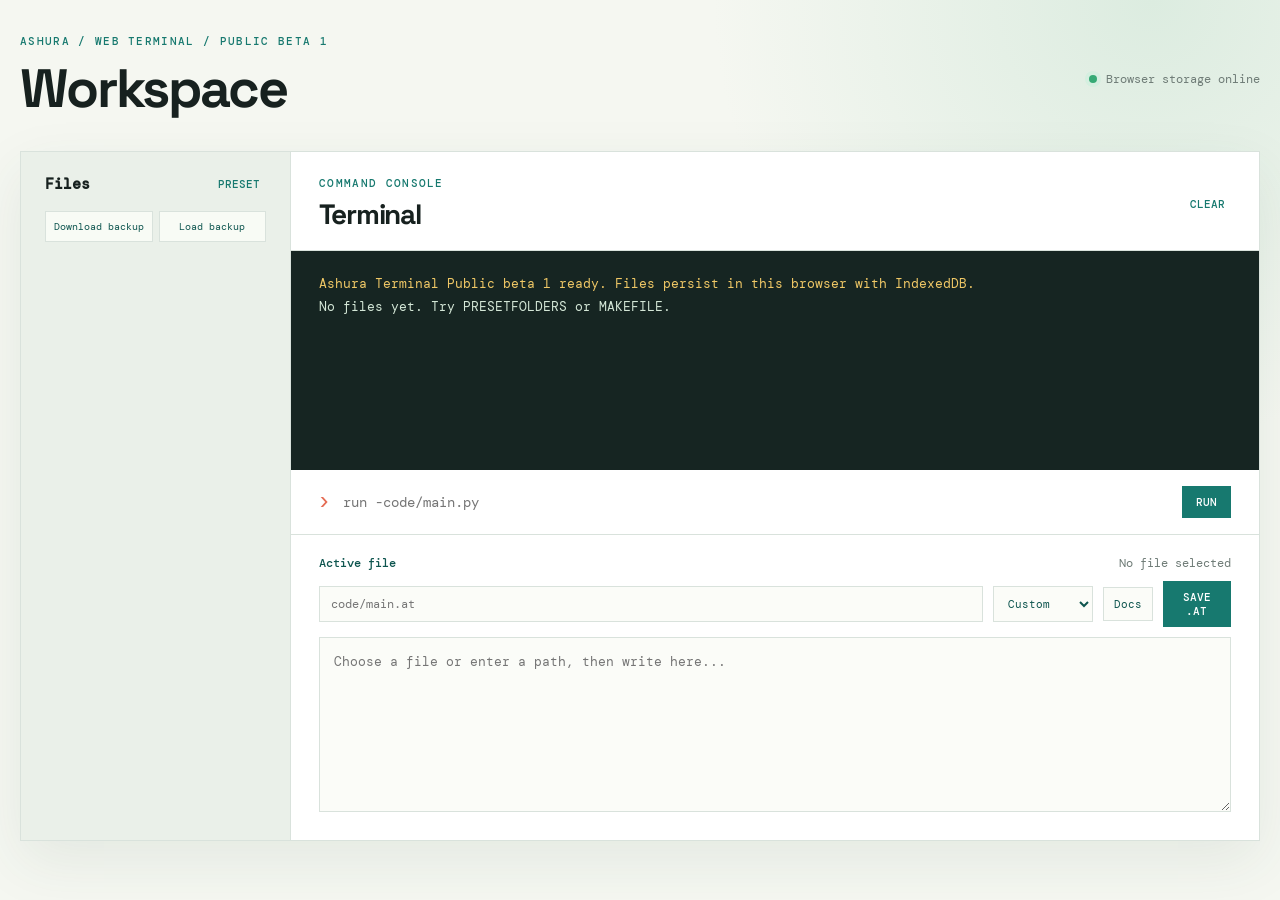
==== web/ashura-terminal-standalone.html @ bed175b5 "Release Public beta 1 code execution" ====
<!doctype html>
<html lang="en">
<head>
  <meta charset="utf-8">
  <meta name="viewport" content="width=device-width, initial-scale=1">
  <title>Ashura Terminal</title>
  <style>
@import url('https://fonts.googleapis.com/css2?family=DM+Mono:wght@400;500&family=Space+Grotesk:wght@400;500;600;700&display=swap');

:root {
  --ink: #17211f;
  --muted: #6e7b76;
  --line: #d9e2dc;
  --paper: #f5f7f1;
  --panel: #ffffff;
  --teal: #17796f;
  --teal-dark: #0e554f;
  --coral: #e56b53;
  --yellow: #f0c866;
  --mono: 'DM Mono', monospace;
  --sans: 'Space Grotesk', sans-serif;
}

* { box-sizing: border-box; }
body { margin: 0; min-height: 100vh; color: var(--ink); font-family: var(--sans); background: radial-gradient(circle at 90% 0%, #dcece0 0, transparent 30%), var(--paper); }
button, input, textarea { font: inherit; }
button { cursor: pointer; }
.shell { width: min(1320px, calc(100% - 40px)); margin: 0 auto; padding: 34px 0 48px; }
.topbar, .panel-heading, .side-heading, .editor-heading, .editor-row { display: flex; align-items: center; justify-content: space-between; }
.topbar { padding-bottom: 28px; }
.eyebrow { margin: 0 0 6px; color: var(--teal); font: 500 11px var(--mono); letter-spacing: .12em; }
h1, h2 { margin: 0; letter-spacing: -.04em; }
h1 { font-size: clamp(30px, 5vw, 54px); }
h2 { font-size: 28px; }
.status { display: flex; gap: 9px; align-items: center; color: var(--muted); font: 12px var(--mono); }
.status i { display: block; width: 8px; height: 8px; border-radius: 50%; background: #36aa75; box-shadow: 0 0 0 4px #d5efe0; }
.workspace { display: grid; grid-template-columns: 270px 1fr; min-height: 690px; overflow: hidden; background: var(--panel); border: 1px solid var(--line); box-shadow: 0 20px 55px #2c554016; }
.sidebar { padding: 22px 16px; background: #eaf0e9; border-right: 1px solid var(--line); }
.side-heading { padding: 0 8px 17px; font: 600 15px var(--mono); }
.side-heading button, .quiet-button { border: 0; background: transparent; color: var(--teal); font: 500 11px var(--mono); text-transform: uppercase; }
.side-heading button:hover, .quiet-button:hover { color: var(--coral); }
.file-tree { display: grid; gap: 5px; }
.backup-actions { display: grid; grid-template-columns: 1fr 1fr; gap: 6px; margin: 0 8px 16px; }
.backup-actions button { padding: 8px 5px; border: 1px solid var(--line); color: var(--teal-dark); background: #f8fbf5; font: 10px var(--mono); }
.backup-actions button:hover { border-color: var(--teal); background: #d3e4d8; }
.tree-item { width: 100%; padding: 9px 10px; border: 0; text-align: left; color: var(--ink); background: transparent; font: 12px var(--mono); }
.tree-item:hover, .tree-item.active { background: #d3e4d8; color: var(--teal-dark); }
.tree-item.folder { color: var(--teal); }
.content { display: grid; grid-template-rows: auto 1fr auto auto; min-width: 0; }
.panel-heading { padding: 24px 28px 18px; border-bottom: 1px solid var(--line); }
.output { min-height: 190px; max-height: 310px; overflow: auto; padding: 22px 28px; background: #162522; color: #d4e7d7; font: 13px/1.75 var(--mono); white-space: pre-wrap; }
.output .accent { color: var(--yellow); }
.output .error { color: #ff947e; }
.command-line { display: flex; align-items: center; gap: 12px; padding: 16px 28px; border-bottom: 1px solid var(--line); color: var(--coral); font: 500 17px var(--mono); }
.command-line input { min-width: 0; flex: 1; border: 0; outline: 0; color: var(--ink); background: transparent; font: 14px var(--mono); }
.command-line button, #saveButton { padding: 9px 14px; border: 0; color: white; background: var(--teal); font: 500 11px var(--mono); text-transform: uppercase; }
.command-line button:hover, #saveButton:hover { background: var(--teal-dark); }
.editor-panel { padding: 20px 28px 28px; }
.editor-heading { margin-bottom: 10px; font: 12px var(--mono); }
.editor-heading label { color: var(--teal-dark); font-weight: 500; }
#editorStatus { color: var(--muted); }
.editor-row { gap: 10px; margin-bottom: 10px; }
#pathInput { width: 100%; padding: 9px 11px; border: 1px solid var(--line); outline: 0; color: var(--ink); background: #fbfcf8; font: 12px var(--mono); }
#languageInput, #docsLink { padding: 9px 10px; border: 1px solid var(--line); color: var(--teal-dark); background: #fbfcf8; font: 11px var(--mono); text-decoration: none; }
#languageInput { min-width: 100px; }
#docsLink:hover { border-color: var(--teal); background: #d3e4d8; }
#pathInput:focus { border-color: var(--teal); }
#editor { display: block; width: 100%; min-height: 175px; resize: vertical; padding: 14px; border: 1px solid var(--line); outline: 0; color: var(--ink); background: #fbfcf8; font: 13px/1.6 var(--mono); }
#editor:focus { border-color: var(--teal); }
@media (max-width: 760px) {
  .shell { width: min(100% - 22px, 620px); padding-top: 20px; }
  .workspace { grid-template-columns: 1fr; }
  .sidebar { border-right: 0; border-bottom: 1px solid var(--line); }
  .file-tree { grid-template-columns: repeat(2, minmax(0, 1fr)); }
  .panel-heading, .command-line, .editor-panel { padding-left: 18px; padding-right: 18px; }
  .topbar { align-items: flex-start; gap: 20px; flex-direction: column; }
}
  </style>
</head>
<body>
  <main class="shell">
    <header class="topbar">
      <div>
        <p class="eyebrow">ASHURA / WEB TERMINAL / PUBLIC BETA 1</p>
        <h1>Workspace</h1>
      </div>
      <span class="status"><i></i> Browser storage online</span>
    </header>

    <section class="workspace">
      <aside class="sidebar">
        <div class="side-heading">
          <span>Files</span>
          <button id="presetButton" title="Create documents and code folders">Preset</button>
        </div>
        <div class="backup-actions">
          <button id="downloadButton">Download backup</button>
          <button id="loadButton">Load backup</button>
          <input id="backupInput" type="file" accept="application/json,.json" hidden>
        </div>
        <div id="fileTree" class="file-tree"></div>
      </aside>

      <section class="content">
        <div class="panel-heading">
          <div>
            <p class="eyebrow">COMMAND CONSOLE</p>
            <h2>Terminal</h2>
          </div>
          <button id="clearButton" class="quiet-button">Clear</button>
        </div>
        <div id="output" class="output" aria-live="polite"></div>
        <form id="commandForm" class="command-line">
          <span>&gt;</span>
          <input id="commandInput" autocomplete="off" spellcheck="false" placeholder="run -code/main.py">
          <button type="submit">Run</button>
        </form>
        <div class="editor-panel">
          <div class="editor-heading">
            <label for="pathInput">Active file</label>
            <span id="editorStatus">No file selected</span>
          </div>
          <div class="editor-row">
            <input id="pathInput" placeholder="code/main.at">
            <select id="languageInput" aria-label="Coding language">
              <option value="custom">Custom</option>
              <option value="cpp">C++</option>
              <option value="csharp">C#</option>
              <option value="python">Python</option>
            </select>
            <a id="docsLink" href="https://github.com/AshuraSchoolAccount/AshuraWebTerminal" target="_blank" rel="noreferrer">Docs</a>
            <button id="saveButton">Save .at</button>
          </div>
          <textarea id="editor" spellcheck="false" placeholder="Choose a file or enter a path, then write here..."></textarea>
        </div>
      </section>
    </section>
  </main>
  <script>
const databaseName = 'ashura-terminal';
const databaseVersion = 1;
const fileStore = 'files';
const folderStore = 'folders';
let database;

const output = document.querySelector('#output');
const tree = document.querySelector('#fileTree');
const commandInput = document.querySelector('#commandInput');
const pathInput = document.querySelector('#pathInput');
const editor = document.querySelector('#editor');
const editorStatus = document.querySelector('#editorStatus');
const languageInput = document.querySelector('#languageInput');
const docsLink = document.querySelector('#docsLink');
const languageDocs = {
  cpp: 'https://github.com/isocpp/CppCoreGuidelines',
  csharp: 'https://learn.microsoft.com/dotnet/csharp/',
  python: 'https://github.com/python/cpython/tree/main/Doc',
  custom: 'https://github.com/AshuraSchoolAccount/AshuraWebTerminal/blob/main/docs/CUSTOM_LANGUAGE.md'
};
const languageAliases = { 'c++': 'cpp', 'c#': 'csharp', cs: 'csharp' };

function openDatabase() {
  return new Promise((resolve, reject) => {
    const request = indexedDB.open(databaseName, databaseVersion);
    request.onupgradeneeded = () => {
      request.result.createObjectStore(fileStore, { keyPath: 'path' });
      request.result.createObjectStore(folderStore, { keyPath: 'path' });
    };
    request.onsuccess = () => resolve(request.result);
    request.onerror = () => reject(request.error);
  });
}

function transaction(storeName, mode = 'readonly') {
  return database.transaction(storeName, mode).objectStore(storeName);
}
function requestResult(request) {
  return new Promise((resolve, reject) => {
    request.onsuccess = () => resolve(request.result);
    request.onerror = () => reject(request.error);
  });
}
async function all(storeName) { return requestResult(transaction(storeName).getAll()); }
async function saveFile(path, content) { await requestResult(transaction(fileStore, 'readwrite').put({ path, content })); }
async function loadFile(path) { return requestResult(transaction(fileStore).get(path)); }
async function saveFolder(path) { await requestResult(transaction(folderStore, 'readwrite').put({ path })); }
async function backupWorkspace() {
  const [files, folders] = await Promise.all([all(fileStore), all(folderStore)]);
  return JSON.stringify({ format: 'ashura-terminal-backup', version: 1, files, folders }, null, 2);
}
async function restoreWorkspace(backup) {
  if (!backup || backup.format !== 'ashura-terminal-backup' || backup.version !== 1 ||
      !Array.isArray(backup.files) || !Array.isArray(backup.folders)) {
    throw new Error('That is not a valid Ashura Terminal backup.');
  }
  if (backup.files.some(file => typeof file.path !== 'string' || typeof file.content !== 'string') ||
      backup.folders.some(folder => typeof folder.path !== 'string')) {
    throw new Error('The backup contains invalid file or folder entries.');
  }

  await new Promise((resolve, reject) => {
    const stores = database.transaction([fileStore, folderStore], 'readwrite');
    stores.objectStore(fileStore).clear();
    stores.objectStore(folderStore).clear();
    backup.files.forEach(file => stores.objectStore(fileStore).put(file));
    backup.folders.forEach(folder => stores.objectStore(folderStore).put(folder));
    stores.oncomplete = resolve;
    stores.onerror = () => reject(stores.error);
    stores.onabort = () => reject(stores.error);
  });
  await refreshTree();
}
function downloadWorkspace() {
  backupWorkspace().then(data => {
    const link = document.createElement('a');
    link.href = URL.createObjectURL(new Blob([data], { type: 'application/json' }));
    link.download = `ashura-terminal-backup-${new Date().toISOString().slice(0, 10)}.json`;
    link.click();
    URL.revokeObjectURL(link.href);
    print('Workspace backup downloaded.', 'accent');
  }).catch(error => print(error.message, 'error'));
}

function normalizeFile(value) {
  let path = value.trim().replaceAll('\\', '/');
  if (!path.includes('.')) path += '.at';
  if (!path || path.startsWith('/') || path.includes('..') || path.split('/').some(part => !part)) throw new Error('Use a relative .at path such as documents/example.at.');
  return path;
}
function normalizeFolder(value) {
  const path = value.trim().replaceAll('\\', '/').replace(/^\/+|\/+$/g, '');
  if (!path || path.includes('..') || path.split('/').some(part => !part)) throw new Error('Use a relative folder name such as documents.');
  return path;
}
async function ensureParents(path) {
  const parts = path.split('/');
  for (let index = 1; index < parts.length; index++) await saveFolder(parts.slice(0, index).join('/'));
}
let pyodidePromise;
async function runFile(path) {
  const file = await loadFile(path);
  if (!file) throw new Error(`File '${path}' does not exist.`);
  const extension = path.toLowerCase().split('.').pop();
  if (extension === 'at') return runCustomFile(file.content);
  if (extension === 'py') return runPython(file.content);
  if (['cpp', 'cc', 'cxx', 'cs', 'csx'].includes(extension)) {
    throw new Error(`The browser cannot compile .${extension} files. Run them with the Windows version.`);
  }
  throw new Error('RUN supports .at, .py, .cpp, .cc, .cxx, .cs, and .csx files.');
}
async function runPython(source) {
  if (!pyodidePromise) {
    pyodidePromise = new Promise((resolve, reject) => {
      const script = document.createElement('script');
      script.src = 'https://cdn.jsdelivr.net/pyodide/v0.27.2/full/pyodide.js';
      script.onload = async () => {
        try { resolve(await loadPyodide({ indexURL: 'https://cdn.jsdelivr.net/pyodide/v0.27.2/full/' })); }
        catch (error) { reject(error); }
      };
      script.onerror = () => reject(new Error('Could not load the Python browser runtime.'));
      document.head.append(script);
    });
  }
  const pyodide = await pyodidePromise;
  pyodide.setStdout({ batched: text => print(text, 'accent') });
  await pyodide.runPythonAsync(source);
}
async function runCustomFile(source) {
  const variables = {};
  for (const [index, originalLine] of source.replaceAll('\r', '').split('\n').entries()) {
    const line = originalLine.trim().replace(/\s+#.*$/, '');
    if (!line || line.startsWith('#')) continue;
    const parts = line.match(/(?:[^\s"]+|"[^"]*")+/g).map(part => part.replace(/^"|"$/g, ''));
    const command = parts[0].toLowerCase();
    const value = parts.slice(1).join(' ').replace(/\$([A-Za-z_][\w]*)/g, (_, name) => variables[name] ?? '');
    switch (command) {
      case 'echo':
      case 'print': print(value); break;
      case 'set':
        if (parts.length < 3) throw new Error(`Custom line ${index + 1}: set needs a name and value.`);
        variables[parts[1]] = parts.slice(2).join(' ');
        break;
      case 'load': {
        if (parts.length !== 2) throw new Error(`Custom line ${index + 1}: load needs a file path.`);
        const file = await loadFile(normalizeFile(parts[1]));
        if (!file) throw new Error(`File '${parts[1]}' does not exist.`);
        print(file.content);
        break;
      }
      case 'make':
        if (parts.length < 3) throw new Error(`Custom line ${index + 1}: make needs a path and content.`);
        await makeFile(parts[1], parts.slice(2).join(' '));
        break;
      case 'list': (await all(fileStore)).forEach(file => print(file.path)); break;
      case 'mkdir':
        if (parts.length !== 2) throw new Error(`Custom line ${index + 1}: mkdir needs a folder name.`);
        await saveFolder(normalizeFolder(parts[1]));
        break;
      case 'run':
        if (parts.length !== 2) throw new Error(`Custom line ${index + 1}: run needs a file path.`);
        await runFile(normalizeFile(parts[1]));
        break;
      default: throw new Error(`Custom line ${index + 1}: unknown command '${parts[0]}'.`);
    }
  }
}
function parse(input) {
  const tokens = input.match(/(?:[^\s"]+|"[^"]*")+/g) || [];
  if (!tokens.length) return { command: '', args: [] };
  const args = tokens.slice(1).map(token => {
    if (!token.startsWith('-')) throw new Error(`Argument '${token}' must start with '-'.`);
    return token.slice(1).replace(/^"|"$/g, '');
  });
  return { command: tokens[0].toUpperCase(), args };
}
function print(text, className = '') {
  const line = document.createElement('div');
  line.className = className;
  line.textContent = text;
  output.append(line);
  output.scrollTop = output.scrollHeight;
}
async function refreshTree() {
  const [files, folders] = await Promise.all([all(fileStore), all(folderStore)]);
  tree.replaceChildren();
  [...folders.map(item => `${item.path}/`), ...files.map(item => item.path)].sort().forEach(path => {
    const item = document.createElement('button');
    item.className = `tree-item ${path.endsWith('/') ? 'folder' : ''}`;
    item.textContent = path.endsWith('/') ? `▾ ${path}` : `  ${path}`;
    item.onclick = () => path.endsWith('/') ? openFolder(path.slice(0, -1)) : selectFile(path);
    tree.append(item);
  });
  if (!tree.children.length) print('No files yet. Try PRESETFOLDERS or MAKEFILE.');
}
async function selectFile(path) {
  const file = await loadFile(path);
  if (!file) return print(`File '${path}' does not exist.`, 'error');
  pathInput.value = path;
  editor.value = file.content;
  editorStatus.textContent = 'Loaded from IndexedDB';
}
async function openFolder(path) {
  const [files, folders] = await Promise.all([all(fileStore), all(folderStore)]);
  const prefix = `${path}/`;
  const entries = [...folders.map(item => item.path).filter(item => item.startsWith(prefix)).map(item => `${item.slice(prefix.length).split('/')[0]}/`), ...files.map(item => item.path).filter(item => item.startsWith(prefix)).map(item => item.slice(prefix.length).split('/')[0])];
  print(entries.length ? `${path}/: ${[...new Set(entries)].join(', ')}` : `${path}/ is empty.`, 'accent');
}
async function makeFile(path, content, edit = false) {
  path = normalizeFile(path);
  if (content === undefined) content = editor.value;
  await ensureParents(path);
  await saveFile(path, content);
  await refreshTree();
  await selectFile(path);
  print(`${edit ? 'Edited' : 'Saved'} ${path}.`, 'accent');
}
async function run(input) {
  const { command, args } = parse(input);
  if (!command) return;
  switch (command) {
    case 'HELP': print('MAKEFILE, EDITFILE, RUN -path, LOADFILE, LISTFILES, LISTFOLDERS, OPENFOLDER, ADDFOLDER, PRESETFOLDERS, LANGUAGES, LANGUAGE -name, DOCS -name, FETCH -IP, CLEAR'); break;
    case 'LANGUAGES': print('Available languages: cpp, csharp, python, custom'); break;
    case 'LANGUAGE':
      if (args.length !== 1) throw new Error('Choose cpp, csharp, python, or custom.');
      languageInput.value = languageAliases[args[0].toLowerCase()] || args[0].toLowerCase();
      if (!languageDocs[languageInput.value]) throw new Error('Choose cpp, csharp, python, or custom.');
      updateDocsLink();
      print(`Coding language set to ${languageInput.value}.`, 'accent');
      break;
    case 'DOCS':
      if (args.length !== 1) throw new Error('Use DOCS -cpp, DOCS -csharp, DOCS -python, or DOCS -custom.');
      {
        const language = languageAliases[args[0].toLowerCase()] || args[0].toLowerCase();
        if (!languageDocs[language]) throw new Error('Use DOCS -cpp, DOCS -csharp, DOCS -python, or DOCS -custom.');
        window.open(languageDocs[language], '_blank', 'noopener');
      }
      break;
    case 'CLEAR': output.replaceChildren(); break;
    case 'MAKEFILE': if (args.length > 2) throw new Error('MAKEFILE accepts a path and content.'); await makeFile(args[0] || pathInput.value, args[1]); break;
    case 'EDITFILE': if (!args.length) throw new Error('EDITFILE needs a file path.'); await makeFile(args[0], args[1], true); break;
    case 'RUN': if (args.length !== 1) throw new Error('RUN needs one file path.'); await runFile(normalizeFile(args[0])); break;
    case 'CODE':
      if (args.length < 1 || args.length > 2) throw new Error('CODE needs a path and optional language.');
      if (args[1]) {
        languageInput.value = languageAliases[args[1].toLowerCase()] || args[1].toLowerCase();
        if (!languageDocs[languageInput.value]) throw new Error('Choose cpp, csharp, python, or custom.');
        updateDocsLink();
      }
      await selectFile(normalizeFile(args[0]));
      editor.focus();
      break;
    case 'LOADFILE': await selectFile(normalizeFile(args[0] || pathInput.value)); break;
    case 'LISTFILES': (await all(fileStore)).forEach(file => print(file.path)); break;
    case 'LISTFOLDERS': (await all(folderStore)).forEach(folder => print(`${folder.path}/`)); break;
    case 'OPENFOLDER': if (args.length !== 1) throw new Error('OPENFOLDER needs one folder name.'); await openFolder(normalizeFolder(args[0])); break;
    case 'ADDFOLDER': if (args.length !== 1) throw new Error('ADDFOLDER needs one folder name.'); await ensureParents(normalizeFolder(args[0]) + '/placeholder.at'); await saveFolder(normalizeFolder(args[0])); await refreshTree(); print(`Created folder ${args[0]}.`, 'accent'); break;
    case 'PRESETFOLDERS': await saveFolder('documents'); await saveFolder('code'); await refreshTree(); print('Created folders documents and code.', 'accent'); break;
    case 'FETCH':
      if (args.length !== 1 || args[0].toUpperCase() !== 'IP') throw new Error('Use FETCH -IP.');
      {
        const response = await fetch('https://api.ipify.org');
        if (!response.ok) throw new Error('Could not fetch the public IP.');
        print(`Public IP: ${(await response.text()).trim()}`, 'accent');
      }
      break;
    default: throw new Error(`Unknown command: ${command}`);
  }
}

document.querySelector('#commandForm').onsubmit = async event => {
  event.preventDefault();
  const input = commandInput.value.trim();
  commandInput.value = '';
  print(`> ${input}`);
  try { await run(input); } catch (error) { print(error.message, 'error'); }
};
document.querySelector('#saveButton').onclick = async () => {
  try { await makeFile(pathInput.value, editor.value, Boolean(pathInput.value)); } catch (error) { print(error.message, 'error'); }
};
document.querySelector('#presetButton').onclick = () => run('PRESETFOLDERS');
document.querySelector('#clearButton').onclick = () => output.replaceChildren();
function updateDocsLink() { docsLink.href = languageDocs[languageInput.value]; }
languageInput.onchange = updateDocsLink;
editor.addEventListener('keydown', async event => {
  if (event.shiftKey && event.key === 'Enter') {
    event.preventDefault();
    try { await makeFile(pathInput.value, editor.value, Boolean(pathInput.value)); }
    catch (error) { print(error.message, 'error'); }
  }
});
document.querySelector('#downloadButton').onclick = downloadWorkspace;
document.querySelector('#loadButton').onclick = () => document.querySelector('#backupInput').click();
document.querySelector('#backupInput').onchange = async event => {
  const file = event.target.files[0];
  event.target.value = '';
  if (!file) return;
  try {
    await restoreWorkspace(JSON.parse(await file.text()));
    print('Workspace backup loaded.', 'accent');
  } catch (error) { print(error.message, 'error'); }
};

(async () => {
  try {
    database = await openDatabase();
    print('Ashura Terminal Public beta 1 ready. Files persist in this browser with IndexedDB.', 'accent');
    await refreshTree();
  } catch (error) { print(`Browser storage unavailable: ${error.message}`, 'error'); }
})();
  </script>
</body>
</html>
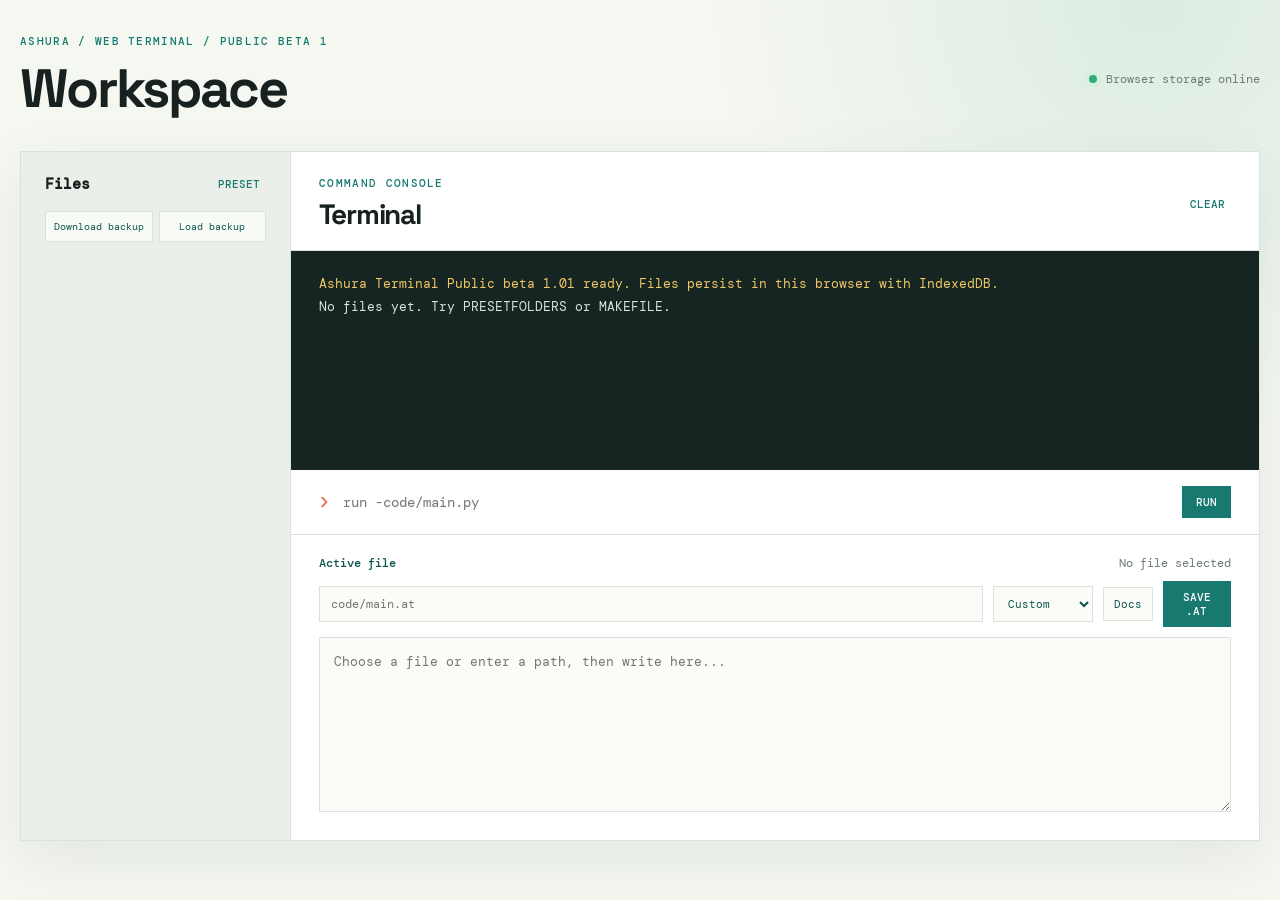
==== commit fefc7cc4: "Release public beta 1.01" ====
--- a/web/ashura-terminal-standalone.html
+++ b/web/ashura-terminal-standalone.html
@@ -358,7 +358,7 @@
   const { command, args } = parse(input);
   if (!command) return;
   switch (command) {
-    case 'HELP': print('MAKEFILE, EDITFILE, RUN -path, LOADFILE, LISTFILES, LISTFOLDERS, OPENFOLDER, ADDFOLDER, PRESETFOLDERS, LANGUAGES, LANGUAGE -name, DOCS -name, FETCH -IP, CLEAR'); break;
+    case 'HELP': print('MAKEFILE, EDITFILE, RUN -path, LOADFILE, LISTFILES, LISTFOLDERS, OPENFOLDER, ADDFOLDER, PRESETFOLDERS, LANGUAGES, LANGUAGE -name, DEVMODE, DOCS -name, FETCH -IP, CLEAR'); break;
     case 'LANGUAGES': print('Available languages: cpp, csharp, python, custom'); break;
     case 'LANGUAGE':
       if (args.length !== 1) throw new Error('Choose cpp, csharp, python, or custom.');
@@ -367,6 +367,7 @@
       updateDocsLink();
       print(`Coding language set to ${languageInput.value}.`, 'accent');
       break;
+    case 'DEVMODE': print('if you saw this and thought you were gonna get something special you are a loser.'); break;
     case 'DOCS':
       if (args.length !== 1) throw new Error('Use DOCS -cpp, DOCS -csharp, DOCS -python, or DOCS -custom.');
       {
@@ -443,7 +444,7 @@
 (async () => {
   try {
     database = await openDatabase();
-    print('Ashura Terminal Public beta 1 ready. Files persist in this browser with IndexedDB.', 'accent');
+    print('Ashura Terminal Public beta 1.01 ready. Files persist in this browser with IndexedDB.', 'accent');
     await refreshTree();
   } catch (error) { print(`Browser storage unavailable: ${error.message}`, 'error'); }
 })();
